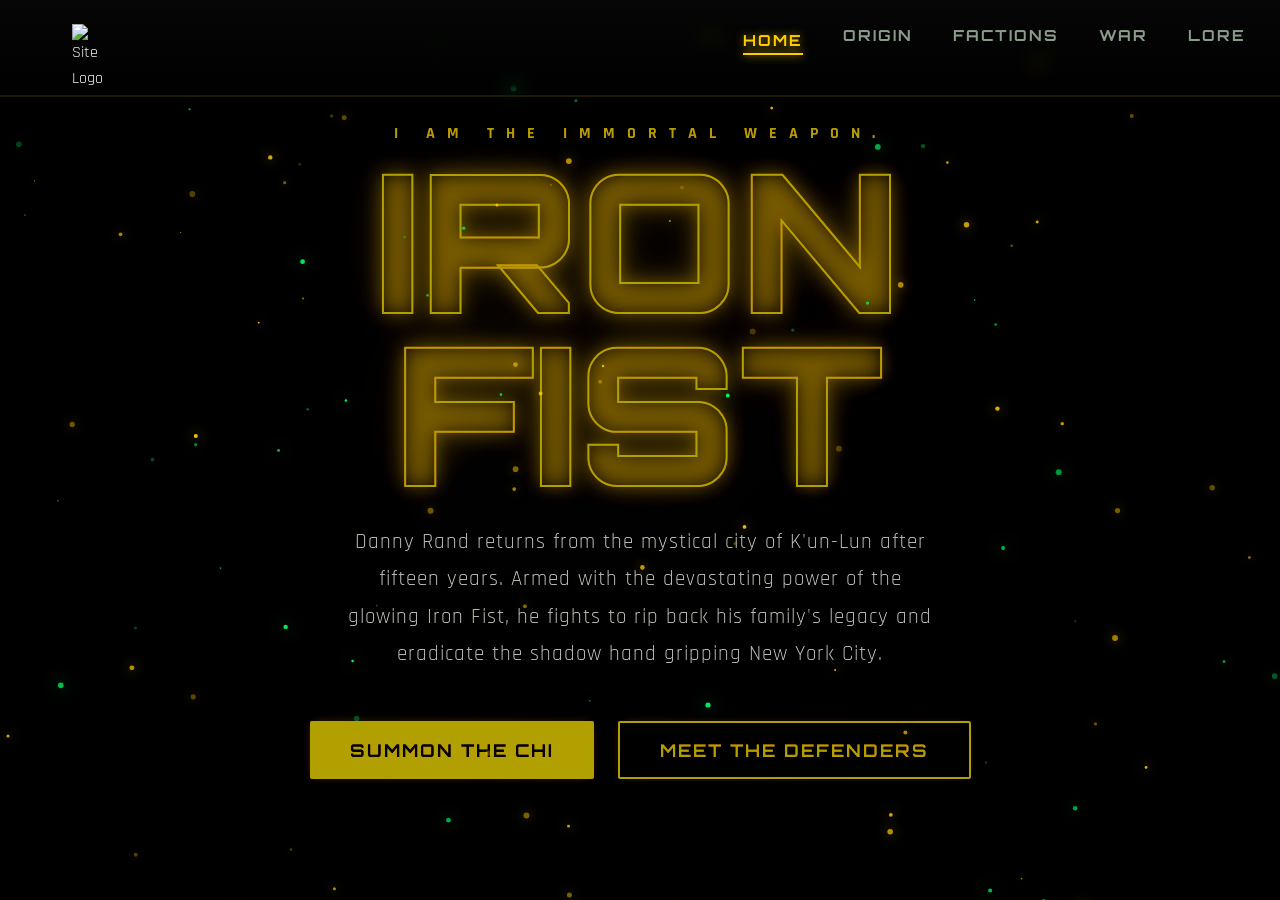
==== index.html @ d4f90c43 "Add files via upload" ====
<!DOCTYPE html>
<html lang="en">

<head>
    <meta charset="UTF-8">
    <meta name="viewport" content="width=device-width, initial-scale=1.0">
    <title>Iron Fist | The Immortal Weapon</title>
    <link rel="icon" type="image/png" href="C:\Users\MSi B760\Downloads\R.png">
    <link rel="stylesheet" href="css/style.css">

    <style>
        /* Home Specific Hero Overhaul */
        .hero {
            position: relative;
            height: 100vh;
            display: flex;
            align-items: center;
            justify-content: center;
            /* Centered content */
            text-align: center;
            /* Centered text */
            overflow: hidden;
            background: radial-gradient(circle at center, rgba(10, 14, 10, 0.8) 0%, var(--bg-darker) 100%),
                url('https://images.unsplash.com/photo-1518398046578-8cca57782e17?ixlib=rb-4.0.3&auto=format&fit=crop&w=2000&q=80') center/cover no-repeat;
            filter: contrast(130%) brightness(0.7);
        }

        .hero::before {
            content: '';
            position: absolute;
            top: 0;
            left: 0;
            right: 0;
            bottom: 0;
            background: linear-gradient(135deg, rgba(255, 204, 0, 0.1) 0%, rgba(0, 0, 0, 0.8) 100%);
            z-index: 1;
        }

        .hero-content {
            position: relative;
            z-index: 2;
            max-width: 800px;
            padding: 2rem;
            text-shadow: 0 5px 15px rgba(0, 0, 0, 0.9);
        }

        .hero .subtitle {
            font-family: var(--font-body);
            color: var(--primary-gold);
            font-weight: 700;
            letter-spacing: 12px;
            text-transform: uppercase;
            margin-bottom: 0.5rem;
            animation: fadeIn 2s forwards, softPulse 3s infinite alternate;
        }

        .hero-text-logo {
            font-family: var(--font-heading);
            color: transparent;
            font-weight: 900;
            font-size: clamp(5rem, 15vw, 12rem);
            margin: 0 auto;
            /* Centered specifically */
            display: inline-block;
            -webkit-text-stroke: 2px var(--primary-gold);
            text-shadow: 0 0 20px rgba(255, 204, 0, 0.5), 0 0 50px rgba(255, 204, 0, 0.3);
            line-height: 0.9;
            transform: perspective(500px) translateZ(40px);
            transition: all 0.3s ease;
        }

        .hero-text-logo:hover {
            color: var(--primary-gold);
            filter: drop-shadow(0 0 30px var(--primary-gold)) brightness(1.2);
            -webkit-text-stroke: 0px;
        }

        .hero p {
            font-size: 1.3rem;
            font-weight: 400;
            margin: 1.5rem auto;
            /* Centered automatically */
            max-width: 600px;
            color: #efefef;
            opacity: 0.95;
            letter-spacing: 1px;
            line-height: 1.8;
        }

        .cta-group {
            display: flex;
            gap: 1.5rem;
            justify-content: center;
            /* Center aligned */
            margin-top: 3rem;
            position: relative;
            z-index: 10;
        }

        @keyframes softPulse {
            0% {
                opacity: 0.7;
                filter: drop-shadow(0 0 5px rgba(255, 204, 0, 0.3));
            }

            100% {
                opacity: 1;
                filter: drop-shadow(0 0 15px rgba(255, 204, 0, 0.8));
                color: #fff;
            }
        }

        .glow-text {
            /* Animation */
            animation: glow 0.9s ease-in-out infinite alternate;
        }

        /* Keyframes for glowing animation */
        @keyframes glow {
            from {
                text-shadow: 0 0 4px #fffb00,
                    0 0 8px #d9ff00,
                    0 0 16px rgb(208, 255, 0),
                    0 0 32px rgb(255, 230, 0),
                    0 0 64px rgb(255, 255, 255);
            }

            to {
                text-shadow: 0 0 8px #000000,
                    0 0 16px rgb(0, 0, 0),
                    0 0 32px rgb(0, 0, 0),
                    0 0 64px rgb(0, 0, 0),
                    0 0 128px rgb(0, 0, 0);
            }
        }
    </style>
</head>

<body>

    <nav>
        <div class="nav-container" style="margin-bottom: -20px;">
            <a href="index.html" class="nav-logo-link">
                <ul class="nav-links">
                    <li><img style="margin-right: 600px;"
                            src="F:\Antigravity\App\tv-series-site\Assets\iron-fist-logo-marvel-wooden-wall-plaque.jpg"
                            width="60" height="50" alt="Site Logo" class="logo"></li>
                    <li><a href="index.html" class="active">Home</a></li>
                    <li><a href="the origin.html">Origin</a></li>
                    <li><a href="characters.html">Factions</a></li>
                    <li><a href="the war.html">War</a></li>
                    <li><a href="the lore.html">Lore</a></li>
                </ul>
        </div>
    </nav>

    <header class="hero">
        <div class="hero-content">
            <div class="subtitle fade-in animate-on-scroll glow-text">I am the Immortal Weapon.</div>
            <h1 class="fade-in delay-1 hero-text-logo">IRON<br>FIST</h1>
            <p class="fade-in delay-2">
                Danny Rand returns from the mystical city of K'un-Lun after fifteen years. Armed with the devastating
                power of the glowing Iron Fist, he fights to rip back his family's legacy and eradicate the shadow hand
                gripping New York City.
            </p>
            <div class="cta-group fade-in delay-3">
                <button class="btn" onclick="window.location.href='the origin.html'">Summon the Chi</button>
                <button class="btn btn-outline" onclick="window.location.href='Characters.html'">Meet the
                    Defenders</button>
            </div>
        </div>
    </header>

    <script src="js/main.js"></script>
</body>

</html>
---- css/style.css ----
/* Google Fonts */
@import url('https://fonts.googleapis.com/css2?family=Orbitron:wght@700;900&family=Rajdhani:wght@400;600;700&display=swap');

:root {
    /* Color Palette - Iron Fist Theme */
    --primary-gold: #ffcc00; /* Chi Energy */
    --primary-gold-glow: rgba(255, 204, 0, 0.6);
    --secondary-green: #00ff66; /* Dragon magic */
    --bg-darker: #050605; /* Blackish green */
    --bg-dark: #0a0e0a;
    --text-light: #f0f4f0;
    --text-muted: #8a9c8a;
    
    /* Typography */
    --font-heading: 'Orbitron', sans-serif;
    --font-body: 'Rajdhani', sans-serif;
    
    /* Variables */
    --transition-fast: 0.2s ease;
    --transition-medium: 0.4s ease;
    --transition-slow: 0.8s ease-out;
}

* { margin: 0; padding: 0; box-sizing: border-box; }

body {
    font-family: var(--font-body);
    background-color: var(--bg-darker);
    color: var(--text-light);
    line-height: 1.6;
    overflow-x: hidden;
    cursor: default; /* Remove horror crosshair */
}

/* Scrollbar Styling */
::-webkit-scrollbar { width: 10px; }
::-webkit-scrollbar-track { background: var(--bg-darker); }
::-webkit-scrollbar-thumb { background: #333; border-radius: 5px; }
::-webkit-scrollbar-thumb:hover { background: var(--primary-gold); box-shadow: 0 0 10px var(--primary-gold); }

::selection { background: var(--primary-gold-glow); color: #000; }

/* Canvas background wrapper */
#particle-canvas {
    position: fixed; top: 0; left: 0; width: 100%; height: 100%;
    pointer-events: none; z-index: 1; /* Sits right above the background but below content */
}

/* Typography styles */
h1, h2, h3, h4, h5, h6 {
    font-family: var(--font-heading);
    letter-spacing: 2px;
    text-transform: uppercase;
}

a { text-decoration: none; color: inherit; }

.btn {
    display: inline-block;
    padding: 1rem 2.5rem;
    font-family: var(--font-heading);
    font-size: 1.1rem;
    font-weight: 700;
    text-transform: uppercase;
    letter-spacing: 2px;
    background: var(--primary-gold);
    color: #000;
    border: none;
    border-radius: 2px; /* Sleeker, less rounded */
    cursor: pointer;
    transition: var(--transition-medium);
    box-shadow: 0 0 15px rgba(255, 204, 0, 0.3);
    position: relative;
    overflow: hidden;
}

.btn:hover {
    transform: scale(1.05);
    box-shadow: 0 0 30px var(--primary-gold) !important;
    background: #ffe680;
}

.btn-outline {
    background: rgba(0,0,0,0.5); /* contrast backing */
    border: 2px solid var(--primary-gold);
    color: var(--primary-gold);
}

.btn-outline:hover {
    background: var(--primary-gold);
    color: #000;
    box-shadow: 0 0 25px var(--primary-gold-glow);
}

/* Navigation */
nav {
    position: fixed;
    top: 0; width: 100%;
    padding: 1.5rem 0;
    z-index: 1000;
    background: linear-gradient(to bottom, rgba(5,6,5,0.95), transparent);
    backdrop-filter: blur(10px);
    border-bottom: 2px solid rgba(255, 204, 0, 0.1);
}

.nav-container {
    max-width: 1200px;
    margin: 0 auto;
    display: flex;
    justify-content: space-between;
    align-items: center;
    padding: 0 2rem;
}

.nav-logo-link {
    display: flex;
    align-items: center;
}

.nav-logo {
    height: 35px; /* Sizing the image to fit the nav neatly */
    filter: drop-shadow(0 0 10px rgba(255, 204, 0, 0.5));
    transition: var(--transition-medium);
    mix-blend-mode: screen; /* Removes solid backgrounds */
}

.nav-logo-link:hover .nav-logo {
    filter: drop-shadow(0 0 15px var(--primary-gold)) brightness(1.2);
    transform: scale(1.05);
}

.nav-links {
    list-style: none; display: flex; gap: 2.5rem;
}

.nav-links li a {
    font-family: var(--font-heading);
    font-size: 0.95rem;
    font-weight: 700;
    letter-spacing: 2px;
    text-transform: uppercase;
    color: var(--text-muted);
    transition: var(--transition-fast);
    padding-bottom: 5px;
    position: relative;
}

.nav-links li a.active, .nav-links li a:hover {
    color: var(--primary-gold);
    text-shadow: 0 0 10px var(--primary-gold-glow);
}

.nav-links li a::after {
    content: ''; position: absolute; bottom: 0; left: 0; width: 0; height: 2px;
    background: var(--primary-gold);
    transition: var(--transition-medium);
    box-shadow: 0 0 10px var(--primary-gold);
}

.nav-links li a.active::after, .nav-links li a:hover::after { width: 100%; }

/* Animations - Rewritten for Iron Fist Chi Pulses instead of Glitches */
@keyframes fadeIn { from { opacity: 0; transform: translateY(20px); } to { opacity: 1; transform: translateY(0); } }

.fade-in { animation: fadeIn 1s ease-out forwards; opacity: 0; }
.delay-1 { animation-delay: 0.4s; }
.delay-2 { animation-delay: 0.8s; }
.delay-3 { animation-delay: 1.2s; }

/* Chi Energy Pulse */
@keyframes chiPulse {
    0% { transform: scale(1); filter: brightness(1) drop-shadow(0 0 10px var(--primary-gold-glow)); }
    50% { transform: scale(1.02); filter: brightness(1.3) drop-shadow(0 0 25px var(--primary-gold)); }
    100% { transform: scale(1); filter: brightness(1) drop-shadow(0 0 10px var(--primary-gold-glow)); }
}

.chi-active { animation: chiPulse 1.5s cubic-bezier(0.1, 0.7, 0.3, 1) both; }

/* Utility */
.border-b { border-bottom: 1px solid rgba(255, 204, 0, 0.2); }
.text-center { text-align: center; }
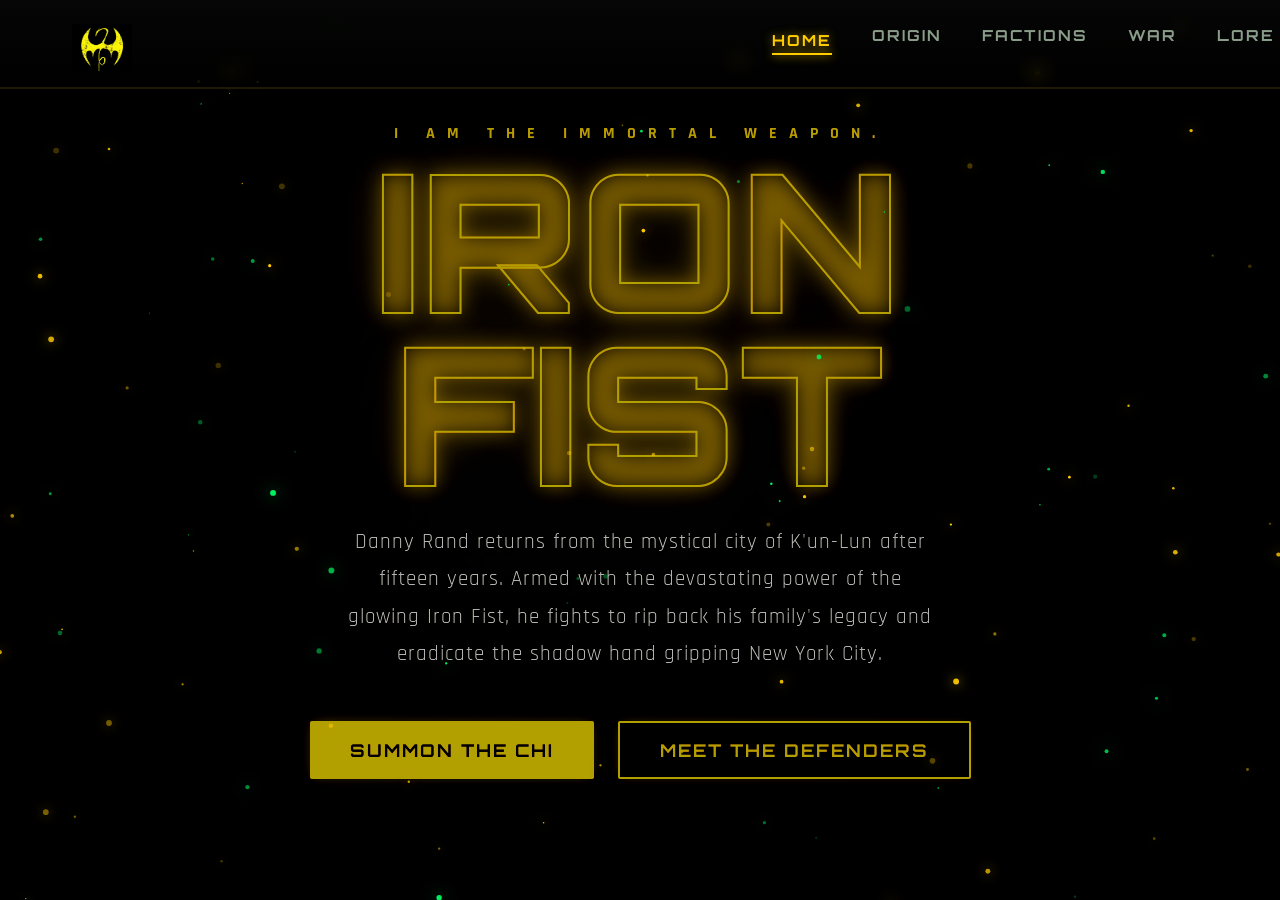
==== commit a065cbf9: "Update" ====
--- a/index.html
+++ b/index.html
@@ -5,7 +5,7 @@
     <meta charset="UTF-8">
     <meta name="viewport" content="width=device-width, initial-scale=1.0">
     <title>Iron Fist | The Immortal Weapon</title>
-    <link rel="icon" type="image/png" href="C:\Users\MSi B760\Downloads\R.png">
+    <link rel="icon" type="image/png" href="Assets\iron-fist-icon-4.png">
     <link rel="stylesheet" href="css/style.css">
 
     <style>
@@ -142,8 +142,7 @@
         <div class="nav-container" style="margin-bottom: -20px;">
             <a href="index.html" class="nav-logo-link">
                 <ul class="nav-links">
-                    <li><img style="margin-right: 600px;"
-                            src="F:\Antigravity\App\tv-series-site\Assets\iron-fist-logo-marvel-wooden-wall-plaque.jpg"
+                    <li><img style="margin-right: 600px;" src="Assets\iron-fist-logo-marvel-wooden-wall-plaque.jpg"
                             width="60" height="50" alt="Site Logo" class="logo"></li>
                     <li><a href="index.html" class="active">Home</a></li>
                     <li><a href="the origin.html">Origin</a></li>
@@ -174,4 +173,4 @@
     <script src="js/main.js"></script>
 </body>
 
-</html>+</html>
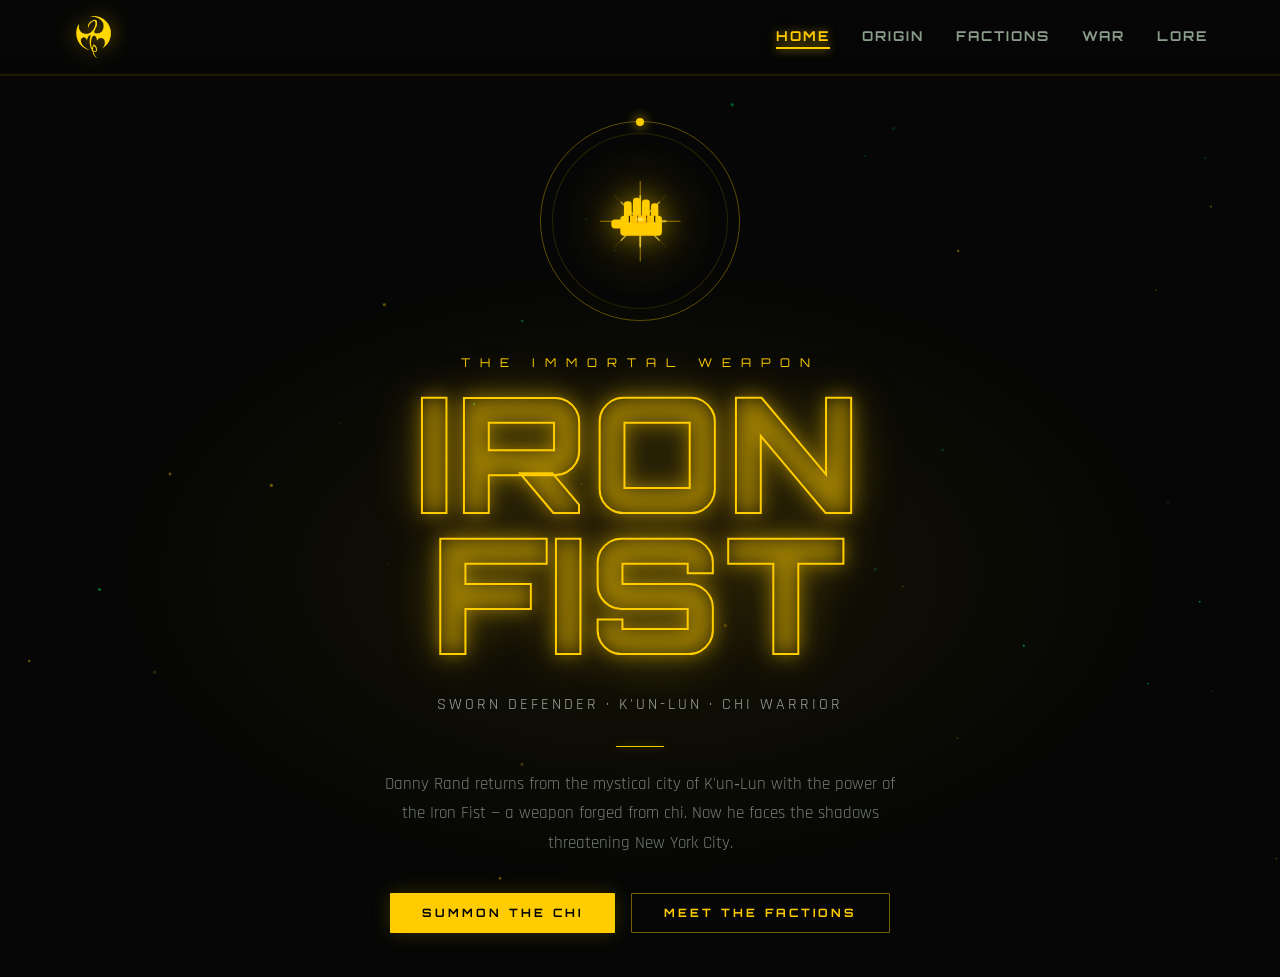
==== commit d1f27f64: "Update index.html" ====
--- a/index.html
+++ b/index.html
@@ -9,64 +9,135 @@
     <link rel="stylesheet" href="css/style.css">
 
     <style>
-        /* Home Specific Hero Overhaul */
+        /* ── Hero ── */
         .hero {
             position: relative;
             height: 100vh;
             display: flex;
             align-items: center;
             justify-content: center;
-            /* Centered content */
             text-align: center;
-            /* Centered text */
             overflow: hidden;
-            background: radial-gradient(circle at center, rgba(10, 14, 10, 0.8) 0%, var(--bg-darker) 100%),
-                url('https://images.unsplash.com/photo-1518398046578-8cca57782e17?ixlib=rb-4.0.3&auto=format&fit=crop&w=2000&q=80') center/cover no-repeat;
-            filter: contrast(130%) brightness(0.7);
-        }
-
+            background: #050605;
+        }
+
+        /* Subtle radial glow behind the fist */
         .hero::before {
             content: '';
             position: absolute;
-            top: 0;
-            left: 0;
-            right: 0;
-            bottom: 0;
-            background: linear-gradient(135deg, rgba(255, 204, 0, 0.1) 0%, rgba(0, 0, 0, 0.8) 100%);
-            z-index: 1;
-        }
-
+            inset: 0;
+            background: radial-gradient(ellipse 60% 50% at 50% 55%,
+                    rgba(255, 204, 0, 0.07) 0%,
+                    transparent 70%);
+            pointer-events: none;
+            z-index: 0;
+        }
+
+        /* ── Fist emblem ── */
+        .fist-wrap {
+            position: relative;
+            width: clamp(130px, 22vw, 200px);
+            height: clamp(130px, 22vw, 200px);
+            margin: 0 auto 2rem;
+        }
+
+        /* Rotating ring */
+        .fist-ring {
+            position: absolute;
+            inset: 0;
+            border-radius: 50%;
+            border: 1.5px solid rgba(255, 204, 0, 0.35);
+            animation: spinRing 18s linear infinite;
+        }
+
+        .fist-ring::before {
+            content: '';
+            position: absolute;
+            top: -4px;
+            left: 50%;
+            transform: translateX(-50%);
+            width: 8px;
+            height: 8px;
+            border-radius: 50%;
+            background: var(--primary-gold);
+            box-shadow: 0 0 12px var(--primary-gold);
+        }
+
+        @keyframes spinRing {
+            to {
+                transform: rotate(360deg);
+            }
+        }
+
+        /* Inner glow disc */
+        .fist-disc {
+            position: absolute;
+            inset: 12px;
+            border-radius: 50%;
+            background: radial-gradient(circle, rgba(255, 204, 0, 0.10) 0%, rgba(5, 6, 5, 0.95) 65%);
+            border: 1px solid rgba(255, 204, 0, 0.15);
+            display: flex;
+            align-items: center;
+            justify-content: center;
+        }
+
+        /* SVG fist icon */
+        .fist-svg {
+            width: 52%;
+            height: 52%;
+            filter: drop-shadow(0 0 14px rgba(255, 204, 0, 0.55));
+            animation: fistPulse 3.5s ease-in-out infinite;
+        }
+
+        @keyframes fistPulse {
+
+            0%,
+            100% {
+                filter: drop-shadow(0 0 10px rgba(255, 204, 0, 0.4));
+                transform: scale(1);
+            }
+
+            50% {
+                filter: drop-shadow(0 0 22px rgba(255, 204, 0, 0.75));
+                transform: scale(1.04);
+            }
+        }
+
+        /* ── Hero content ── */
         .hero-content {
             position: relative;
             z-index: 2;
-            max-width: 800px;
-            padding: 2rem;
-            text-shadow: 0 5px 15px rgba(0, 0, 0, 0.9);
-        }
-
-        .hero .subtitle {
-            font-family: var(--font-body);
+            max-width: 680px;
+            padding: 2rem 1.5rem;
+        }
+
+        .hero-eyebrow {
+            font-family: var(--font-heading);
+            font-size: clamp(0.6rem, 1.5vw, 0.75rem);
+            letter-spacing: 10px;
             color: var(--primary-gold);
-            font-weight: 700;
-            letter-spacing: 12px;
             text-transform: uppercase;
-            margin-bottom: 0.5rem;
-            animation: fadeIn 2s forwards, softPulse 3s infinite alternate;
+            opacity: 0;
+            animation: riseIn 1s 0.2s ease-out forwards;
+            margin-bottom: 0.6rem;
         }
 
         .hero-text-logo {
             font-family: var(--font-heading);
             color: transparent;
             font-weight: 900;
-            font-size: clamp(5rem, 15vw, 12rem);
+            font-size: clamp(4.5rem, 13vw, 10rem);
             margin: 0 auto;
-            /* Centered specifically */
             display: inline-block;
             -webkit-text-stroke: 2px var(--primary-gold);
             text-shadow: 0 0 20px rgba(255, 204, 0, 0.5), 0 0 50px rgba(255, 204, 0, 0.3);
-            line-height: 0.9;
+            line-height: 0.88;
+            letter-spacing: 4px;
             transform: perspective(500px) translateZ(40px);
             transition: all 0.3s ease;
+            opacity: 0;
+            animation: riseIn 1s 0.5s ease-out forwards;
+            margin-bottom: 0.2rem;
         }
 
         .hero-text-logo:hover {
@@ -75,62 +146,131 @@
             -webkit-text-stroke: 0px;
         }
 
-        .hero p {
-            font-size: 1.3rem;
-            font-weight: 400;
-            margin: 1.5rem auto;
-            /* Centered automatically */
-            max-width: 600px;
-            color: #efefef;
-            opacity: 0.95;
-            letter-spacing: 1px;
-            line-height: 1.8;
+        .glow-text {
+            animation: riseIn 1s 0.5s ease-out forwards, glow 1.6s ease-in-out infinite alternate;
+        }
+
+        @keyframes glow {
+            from {
+                text-shadow: 0 0 3px rgba(255, 220, 0, 0.9),
+                    0 0 8px rgba(255, 204, 0, 0.6),
+                    0 0 18px rgba(255, 190, 0, 0.35);
+            }
+
+            to {
+                text-shadow: 0 0 2px rgba(255, 204, 0, 0.3),
+                    0 0 5px rgba(180, 140, 0, 0.15);
+            }
+        }
+
+        .hero-tagline {
+            font-family: var(--font-body);
+            font-size: clamp(0.85rem, 1.8vw, 1rem);
+            color: #a0a8a0;
+            letter-spacing: 3px;
+            text-transform: uppercase;
+            opacity: 0;
+            animation: riseIn 1s 0.8s ease-out forwards;
+            margin-bottom: 1.8rem;
+        }
+
+        .hero-divider {
+            width: 48px;
+            height: 1px;
+            background: var(--primary-gold);
+            margin: 1.4rem auto;
+            opacity: 0;
+            animation: riseIn 1s 1s ease-out forwards;
+            box-shadow: 0 0 8px rgba(255, 204, 0, 0.5);
+        }
+
+        .hero-desc {
+            font-family: var(--font-body);
+            font-size: clamp(0.9rem, 1.6vw, 1.05rem);
+            color: #757d75;
+            line-height: 1.75;
+            max-width: 520px;
+            margin: 0 auto 2.2rem;
+            opacity: 0;
+            animation: riseIn 1s 1.2s ease-out forwards;
         }
 
         .cta-group {
             display: flex;
-            gap: 1.5rem;
+            gap: 1rem;
             justify-content: center;
-            /* Center aligned */
-            margin-top: 3rem;
-            position: relative;
-            z-index: 10;
-        }
-
-        @keyframes softPulse {
-            0% {
-                opacity: 0.7;
-                filter: drop-shadow(0 0 5px rgba(255, 204, 0, 0.3));
-            }
-
-            100% {
+            flex-wrap: wrap;
+            opacity: 0;
+            animation: riseIn 1s 1.5s ease-out forwards;
+        }
+
+        @keyframes riseIn {
+            from {
+                opacity: 0;
+                transform: translateY(16px);
+            }
+
+            to {
                 opacity: 1;
-                filter: drop-shadow(0 0 15px rgba(255, 204, 0, 0.8));
-                color: #fff;
-            }
-        }
-
-        .glow-text {
-            /* Animation */
-            animation: glow 0.9s ease-in-out infinite alternate;
-        }
-
-        /* Keyframes for glowing animation */
-        @keyframes glow {
-            from {
-                text-shadow: 0 0 4px #fffb00,
-                    0 0 8px #d9ff00,
-                    0 0 16px rgb(208, 255, 0),
-                    0 0 32px rgb(255, 230, 0),
-                    0 0 64px rgb(255, 255, 255);
-            }
-
-            to {
-                text-shadow: 0 0 8px #000000,
-                    0 0 16px rgb(0, 0, 0),
-                    0 0 32px rgb(0, 0, 0),
-                    0 0 64px rgb(0, 0, 0),
-                    0 0 128px rgb(0, 0, 0);
+                transform: translateY(0);
+            }
+        }
+
+        /* Slim clean buttons */
+        .btn-slim {
+            display: inline-flex;
+            align-items: center;
+            gap: 0.5rem;
+            padding: 0.7rem 2rem;
+            font-family: var(--font-heading);
+            font-size: 0.72rem;
+            font-weight: 700;
+            letter-spacing: 3px;
+            text-transform: uppercase;
+            border-radius: 1px;
+            cursor: pointer;
+            transition: all 0.3s ease;
+        }
+
+        .btn-gold {
+            background: var(--primary-gold);
+            color: #000;
+            border: none;
+            box-shadow: 0 0 20px rgba(255, 204, 0, 0.2);
+        }
+
+        .btn-gold:hover {
+            background: #ffe040;
+            box-shadow: 0 0 30px rgba(255, 204, 0, 0.5);
+            transform: translateY(-2px);
+        }
+
+        .btn-ghost {
+            background: transparent;
+            color: var(--primary-gold);
+            border: 1px solid rgba(255, 204, 0, 0.45);
+        }
+
+        .btn-ghost:hover {
+            background: rgba(255, 204, 0, 0.06);
+            border-color: var(--primary-gold);
+            transform: translateY(-2px);
+        }
+
+        /* ── Mobile ── */
+        @media (max-width: 600px) {
+            .hero-title {
+                font-size: clamp(3.5rem, 20vw, 6rem);
+            }
+
+            .cta-group {
+                flex-direction: column;
+                align-items: center;
+            }
+
+            .btn-slim {
+                width: 220px;
+                justify-content: center;
             }
         }
     </style>
@@ -139,33 +279,109 @@
 <body>
 
     <nav>
-        <div class="nav-container" style="margin-bottom: -20px;">
+        <div class="nav-container">
             <a href="index.html" class="nav-logo-link">
-                <ul class="nav-links">
-                    <li><img style="margin-right: 600px;" src="Assets\iron-fist-logo-marvel-wooden-wall-plaque.jpg"
-                            width="60" height="50" alt="Site Logo" class="logo"></li>
-                    <li><a href="index.html" class="active">Home</a></li>
-                    <li><a href="the origin.html">Origin</a></li>
-                    <li><a href="characters.html">Factions</a></li>
-                    <li><a href="the war.html">War</a></li>
-                    <li><a href="the lore.html">Lore</a></li>
-                </ul>
+                <img src="Assets\iron-fist-icon-4.png" width="60" height="42" alt="Site Logo" class="logo">
+            </a>
+            <button class="hamburger" id="hamburger" aria-label="Toggle navigation">
+                <span></span><span></span><span></span>
+            </button>
+            <ul class="nav-links" id="nav-links">
+                <li><a href="index.html" class="active">Home</a></li>
+                <li><a href="the origin.html">Origin</a></li>
+                <li><a href="characters.html">Factions</a></li>
+                <li><a href="the war.html">War</a></li>
+                <li><a href="the lore.html">Lore</a></li>
+            </ul>
         </div>
     </nav>
+    <br>
+    <br>
+    <br>
 
     <header class="hero">
         <div class="hero-content">
-            <div class="subtitle fade-in animate-on-scroll glow-text">I am the Immortal Weapon.</div>
-            <h1 class="fade-in delay-1 hero-text-logo">IRON<br>FIST</h1>
-            <p class="fade-in delay-2">
-                Danny Rand returns from the mystical city of K'un-Lun after fifteen years. Armed with the devastating
-                power of the glowing Iron Fist, he fights to rip back his family's legacy and eradicate the shadow hand
-                gripping New York City.
+
+            <!-- Fist Emblem -->
+            <div class="fist-wrap">
+                <div class="fist-ring"></div>
+                <div class="fist-disc">
+                    <!-- Chi Power Fist: fist + radiating energy rays + chi core -->
+                    <svg class="fist-svg" viewBox="0 0 100 100" xmlns="http://www.w3.org/2000/svg">
+                        <defs>
+                            <radialGradient id="chiCore" cx="50%" cy="50%" r="50%">
+                                <stop offset="0%" stop-color="#fff9c4" stop-opacity="1" />
+                                <stop offset="40%" stop-color="#ffcc00" stop-opacity="0.9" />
+                                <stop offset="100%" stop-color="#ff8800" stop-opacity="0" />
+                            </radialGradient>
+                        </defs>
+
+                        <!-- Energy rays radiating outward (8 directions) -->
+                        <g stroke="#ffcc00" stroke-linecap="round" opacity="0.55">
+                            <line x1="50" y1="50" x2="50" y2="6" stroke-width="1.2" />
+                            <line x1="50" y1="50" x2="50" y2="94" stroke-width="1.2" />
+                            <line x1="50" y1="50" x2="6" y2="50" stroke-width="1.2" />
+                            <line x1="50" y1="50" x2="94" y2="50" stroke-width="1.2" />
+                            <line x1="50" y1="50" x2="21" y2="21" stroke-width="0.8" opacity="0.4" />
+                            <line x1="50" y1="50" x2="79" y2="21" stroke-width="0.8" opacity="0.4" />
+                            <line x1="50" y1="50" x2="21" y2="79" stroke-width="0.8" opacity="0.4" />
+                            <line x1="50" y1="50" x2="79" y2="79" stroke-width="0.8" opacity="0.4" />
+                        </g>
+
+                        <!-- Short inner burst lines (closer energy) -->
+                        <g stroke="#ffe040" stroke-linecap="round" opacity="0.7">
+                            <line x1="50" y1="50" x2="50" y2="22" stroke-width="2" />
+                            <line x1="50" y1="50" x2="50" y2="78" stroke-width="2" />
+                            <line x1="50" y1="50" x2="22" y2="50" stroke-width="2" />
+                            <line x1="50" y1="50" x2="78" y2="50" stroke-width="2" />
+                            <line x1="50" y1="50" x2="29" y2="29" stroke-width="1.5" />
+                            <line x1="50" y1="50" x2="71" y2="29" stroke-width="1.5" />
+                            <line x1="50" y1="50" x2="29" y2="71" stroke-width="1.5" />
+                            <line x1="50" y1="50" x2="71" y2="71" stroke-width="1.5" />
+                        </g>
+
+                        <!-- Fist body (fingers) -->
+                        <rect x="32" y="28" width="8.5" height="20" rx="3.5" fill="#ffcc00" />
+                        <rect x="42" y="24" width="8.5" height="24" rx="3.5" fill="#ffcc00" />
+                        <rect x="52" y="26" width="8.5" height="22" rx="3.5" fill="#ffcc00" />
+                        <rect x="62" y="30" width="8" height="18" rx="3.5" fill="#ffcc00" />
+
+                        <!-- Palm -->
+                        <rect x="28" y="44" width="46" height="22" rx="4" fill="#ffcc00" />
+
+                        <!-- Thumb -->
+                        <rect x="18" y="48" width="13" height="10" rx="4" fill="#ffcc00" />
+
+                        <!-- Knuckle grooves -->
+                        <g stroke="#050605" stroke-width="1.2">
+                            <line x1="38" y1="44" x2="38" y2="51" />
+                            <line x1="47" y1="44" x2="47" y2="51" />
+                            <line x1="57" y1="44" x2="57" y2="51" />
+                            <line x1="66" y1="44" x2="66" y2="51" />
+                        </g>
+
+                        <!-- Chi core glow on knuckle face -->
+                        <ellipse cx="50" cy="48" rx="14" ry="6" fill="url(#chiCore)" opacity="0.75" />
+                    </svg>
+                </div>
+            </div>
+
+            <p class="hero-eyebrow">The Immortal Weapon</p>
+            <h1 class="hero-text-logo glow-text">IRON<br>FIST</h1>
+            <br>
+            <br>
+            <p class="hero-tagline">Sworn Defender &middot; K'un-Lun &middot; Chi Warrior</p>
+            <div class="hero-divider"></div>
+            <p class="hero-desc">
+                Danny Rand returns from the mystical city of K'un&#8209;Lun with the power of the Iron Fist &mdash;
+                a weapon forged from chi. Now he faces the shadows threatening New York City.
             </p>
-            <div class="cta-group fade-in delay-3">
-                <button class="btn" onclick="window.location.href='the origin.html'">Summon the Chi</button>
-                <button class="btn btn-outline" onclick="window.location.href='Characters.html'">Meet the
-                    Defenders</button>
+
+            <div class="cta-group">
+                <button class="btn-slim btn-gold" onclick="window.location.href='the origin.html'">Summon the
+                    Chi</button>
+                <button class="btn-slim btn-ghost" onclick="window.location.href='characters.html'">Meet the
+                    Factions</button>
             </div>
         </div>
     </header>
--- a/css/style.css
+++ b/css/style.css
@@ -29,7 +29,7 @@
     color: var(--text-light);
     line-height: 1.6;
     overflow-x: hidden;
-    cursor: default; /* Remove horror crosshair */
+    cursor: default;
 }
 
 /* Scrollbar Styling */
@@ -43,7 +43,7 @@
 /* Canvas background wrapper */
 #particle-canvas {
     position: fixed; top: 0; left: 0; width: 100%; height: 100%;
-    pointer-events: none; z-index: 1; /* Sits right above the background but below content */
+    pointer-events: none; z-index: 1;
 }
 
 /* Typography styles */
@@ -54,6 +54,13 @@
 }
 
 a { text-decoration: none; color: inherit; }
+
+/* Container */
+.container {
+    max-width: 1200px;
+    margin: 0 auto;
+    padding: 0 2rem;
+}
 
 .btn {
     display: inline-block;
@@ -66,7 +73,7 @@
     background: var(--primary-gold);
     color: #000;
     border: none;
-    border-radius: 2px; /* Sleeker, less rounded */
+    border-radius: 2px;
     cursor: pointer;
     transition: var(--transition-medium);
     box-shadow: 0 0 15px rgba(255, 204, 0, 0.3);
@@ -81,7 +88,7 @@
 }
 
 .btn-outline {
-    background: rgba(0,0,0,0.5); /* contrast backing */
+    background: rgba(0,0,0,0.5);
     border: 2px solid var(--primary-gold);
     color: var(--primary-gold);
 }
@@ -92,13 +99,13 @@
     box-shadow: 0 0 25px var(--primary-gold-glow);
 }
 
-/* Navigation */
+/* ===================== NAVIGATION ===================== */
 nav {
     position: fixed;
     top: 0; width: 100%;
-    padding: 1.5rem 0;
+    padding: 1rem 0;
     z-index: 1000;
-    background: linear-gradient(to bottom, rgba(5,6,5,0.95), transparent);
+    background: linear-gradient(to bottom, rgba(5,6,5,0.97), rgba(5,6,5,0.85));
     backdrop-filter: blur(10px);
     border-bottom: 2px solid rgba(255, 204, 0, 0.1);
 }
@@ -115,27 +122,36 @@
 .nav-logo-link {
     display: flex;
     align-items: center;
-}
-
-.nav-logo {
-    height: 35px; /* Sizing the image to fit the nav neatly */
+    flex-shrink: 0;
+}
+
+.nav-logo, .logo {
+    height: 42px;
+    width: auto;
     filter: drop-shadow(0 0 10px rgba(255, 204, 0, 0.5));
     transition: var(--transition-medium);
-    mix-blend-mode: screen; /* Removes solid backgrounds */
-}
-
-.nav-logo-link:hover .nav-logo {
+    mix-blend-mode: screen;
+    object-fit: contain;
+}
+
+.nav-logo-link:hover .nav-logo,
+.nav-logo-link:hover .logo {
     filter: drop-shadow(0 0 15px var(--primary-gold)) brightness(1.2);
     transform: scale(1.05);
 }
 
 .nav-links {
-    list-style: none; display: flex; gap: 2.5rem;
+    list-style: none;
+    display: flex;
+    align-items: center;
+    gap: 2rem;
+    margin: 0;
+    padding: 0;
 }
 
 .nav-links li a {
     font-family: var(--font-heading);
-    font-size: 0.95rem;
+    font-size: 0.85rem;
     font-weight: 700;
     letter-spacing: 2px;
     text-transform: uppercase;
@@ -145,21 +161,65 @@
     position: relative;
 }
 
-.nav-links li a.active, .nav-links li a:hover {
+.nav-links li a.active,
+.nav-links li a:hover {
     color: var(--primary-gold);
     text-shadow: 0 0 10px var(--primary-gold-glow);
 }
 
 .nav-links li a::after {
-    content: ''; position: absolute; bottom: 0; left: 0; width: 0; height: 2px;
+    content: '';
+    position: absolute;
+    bottom: 0; left: 0;
+    width: 0; height: 2px;
     background: var(--primary-gold);
     transition: var(--transition-medium);
     box-shadow: 0 0 10px var(--primary-gold);
 }
 
-.nav-links li a.active::after, .nav-links li a:hover::after { width: 100%; }
-
-/* Animations - Rewritten for Iron Fist Chi Pulses instead of Glitches */
+.nav-links li a.active::after,
+.nav-links li a:hover::after { width: 100%; }
+
+/* Hamburger Button */
+.hamburger {
+    display: none;
+    flex-direction: column;
+    justify-content: center;
+    align-items: center;
+    gap: 5px;
+    width: 38px;
+    height: 38px;
+    background: none;
+    border: none;
+    cursor: pointer;
+    padding: 4px;
+    z-index: 1100;
+    flex-shrink: 0;
+}
+
+.hamburger span {
+    display: block;
+    width: 24px;
+    height: 2px;
+    background: var(--primary-gold);
+    border-radius: 2px;
+    transition: all 0.35s ease;
+    box-shadow: 0 0 6px var(--primary-gold-glow);
+}
+
+/* Hamburger open state */
+.hamburger.open span:nth-child(1) {
+    transform: translateY(7px) rotate(45deg);
+}
+.hamburger.open span:nth-child(2) {
+    opacity: 0;
+    transform: scaleX(0);
+}
+.hamburger.open span:nth-child(3) {
+    transform: translateY(-7px) rotate(-45deg);
+}
+
+/* Animations */
 @keyframes fadeIn { from { opacity: 0; transform: translateY(20px); } to { opacity: 1; transform: translateY(0); } }
 
 .fade-in { animation: fadeIn 1s ease-out forwards; opacity: 0; }
@@ -179,3 +239,86 @@
 /* Utility */
 .border-b { border-bottom: 1px solid rgba(255, 204, 0, 0.2); }
 .text-center { text-align: center; }
+
+/* ===================== MOBILE MEDIA QUERIES ===================== */
+@media (max-width: 768px) {
+
+    /* Navigation — mobile drawer */
+    .hamburger {
+        display: flex;
+    }
+
+    .nav-links {
+        position: fixed;
+        top: 0;
+        right: -100%;
+        width: min(280px, 80vw);
+        height: 100vh;
+        flex-direction: column;
+        gap: 0;
+        background: rgba(5, 6, 5, 0.98);
+        border-left: 2px solid rgba(255, 204, 0, 0.15);
+        padding: 100px 2rem 2rem;
+        transition: right 0.4s cubic-bezier(0.4, 0, 0.2, 1);
+        backdrop-filter: blur(20px);
+    }
+
+    .nav-links.open {
+        right: 0;
+    }
+
+    .nav-links li {
+        width: 100%;
+        border-bottom: 1px solid rgba(255, 204, 0, 0.08);
+    }
+
+    .nav-links li a {
+        display: block;
+        padding: 1rem 0;
+        font-size: 1rem;
+        letter-spacing: 3px;
+    }
+
+    /* Hide logo li that's inside nav-links */
+    .nav-links li:first-child {
+        display: none;
+    }
+
+    /* Container padding on small screens */
+    .container {
+        padding: 0 1rem;
+    }
+
+    /* Buttons */
+    .btn {
+        font-size: 0.85rem;
+        padding: 0.75rem 1.5rem;
+        letter-spacing: 1px;
+    }
+
+    /* Page header */
+    .page-header {
+        padding-top: 100px !important;
+        padding-bottom: 30px !important;
+    }
+
+    .page-header h1 {
+        font-size: clamp(1.8rem, 8vw, 3rem) !important;
+    }
+
+    .page-header p {
+        font-size: 0.95rem;
+        padding: 0 1rem 1.5rem !important;
+    }
+}
+
+@media (max-width: 480px) {
+    .nav-container {
+        padding: 0 1rem;
+    }
+
+    .btn {
+        font-size: 0.78rem;
+        padding: 0.65rem 1.2rem;
+    }
+}
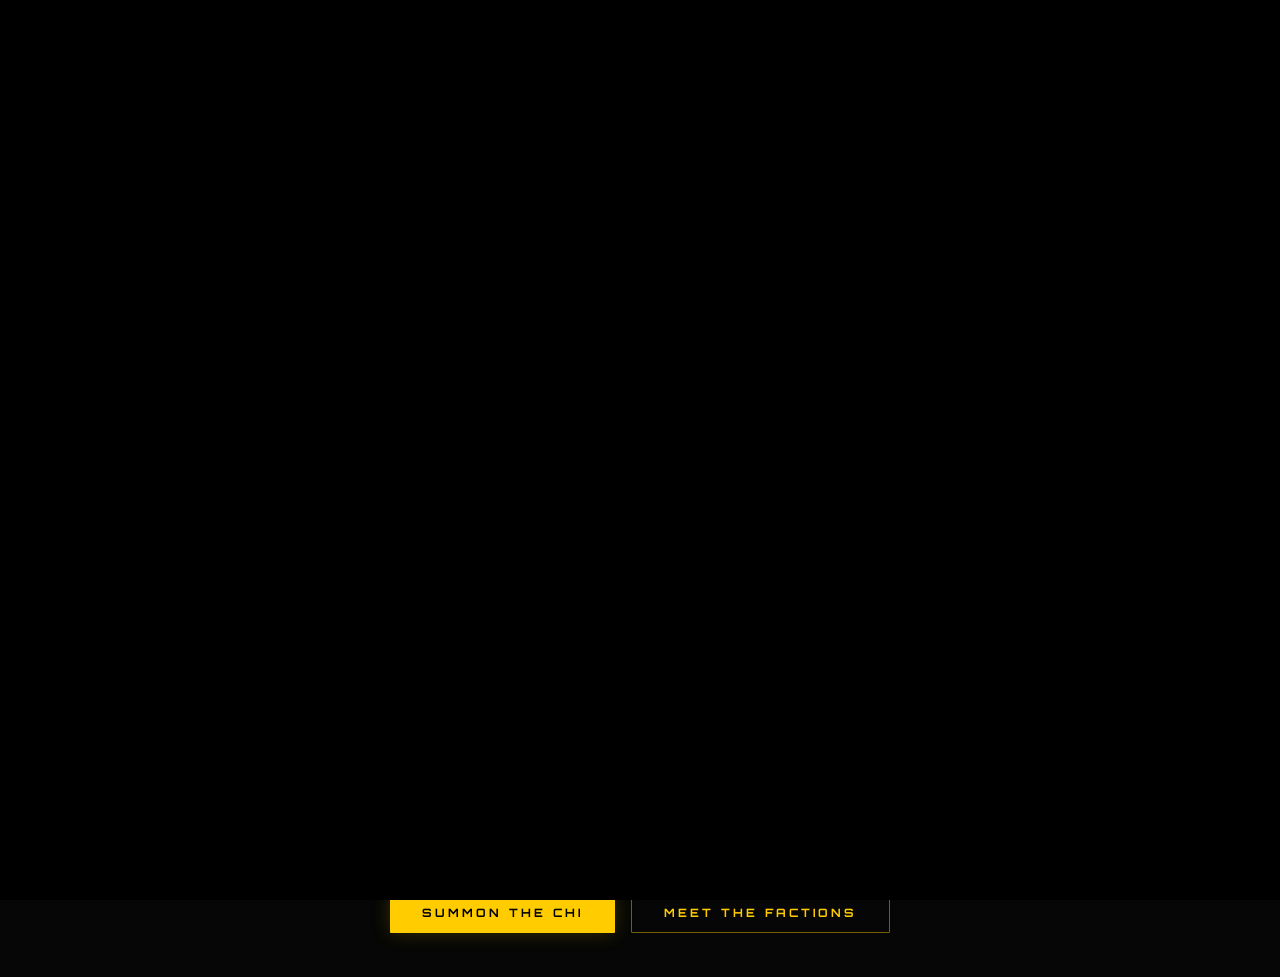
==== commit 78b4d3f5: "Implement intro video loader in index.html Added an introductory video loader that plays on page loa" ====
--- a/index.html
+++ b/index.html
@@ -277,6 +277,12 @@
 </head>
 
 <body>
+
+    <div id="intro-loader">
+        <video id="intro-video" autoplay muted playsinline>
+            <source src="Assets\IRONFIST LOGO INTRO.mp4" type="video/mp4">
+        </video>
+    </div>
 
     <nav>
         <div class="nav-container">
@@ -387,6 +393,28 @@
     </header>
 
     <script src="js/main.js"></script>
+
+    <script>
+        const loader = document.getElementById("intro-loader");
+        const video = document.getElementById("intro-video");
+
+        // Check if intro already played
+        if (sessionStorage.getItem("introPlayed")) {
+            loader.style.display = "none";
+        } else {
+            video.onended = () => {
+                loader.classList.add("fade-out");
+
+                setTimeout(() => {
+                    loader.style.display = "none";
+                }, 600);
+
+                // Mark as played
+                sessionStorage.setItem("introPlayed", "true");
+            };
+        }
+    </script>
+
 </body>
 
 </html>
--- a/css/style.css
+++ b/css/style.css
@@ -322,3 +322,43 @@
         padding: 0.65rem 1.2rem;
     }
 }
+
+#intro-loader {
+    position: fixed;
+    top: 0;
+    left: 0;
+    width: 100%;
+    height: 100%;
+    background: black;
+    z-index: 9999;
+
+    display: flex;
+    justify-content: center;
+    align-items: center;
+
+    opacity: 1;
+    transition: opacity 0.6s ease;
+
+    overflow: hidden;
+    /* 🔥 prevents scroll issues on mobile */
+}
+
+#intro-loader.fade-out {
+    opacity: 0;
+}
+
+#intro-video {
+    width: 100%;
+    height: 100%;
+    object-fit: cover;
+    /* 🔥 KEY for responsiveness */
+}
+
+/* 🔥 Extra safety for mobile screens */
+@media (max-width: 768px) {
+    #intro-video {
+        width: 100vw;
+        height: 100vh;
+        object-fit: cover;
+    }
+}
